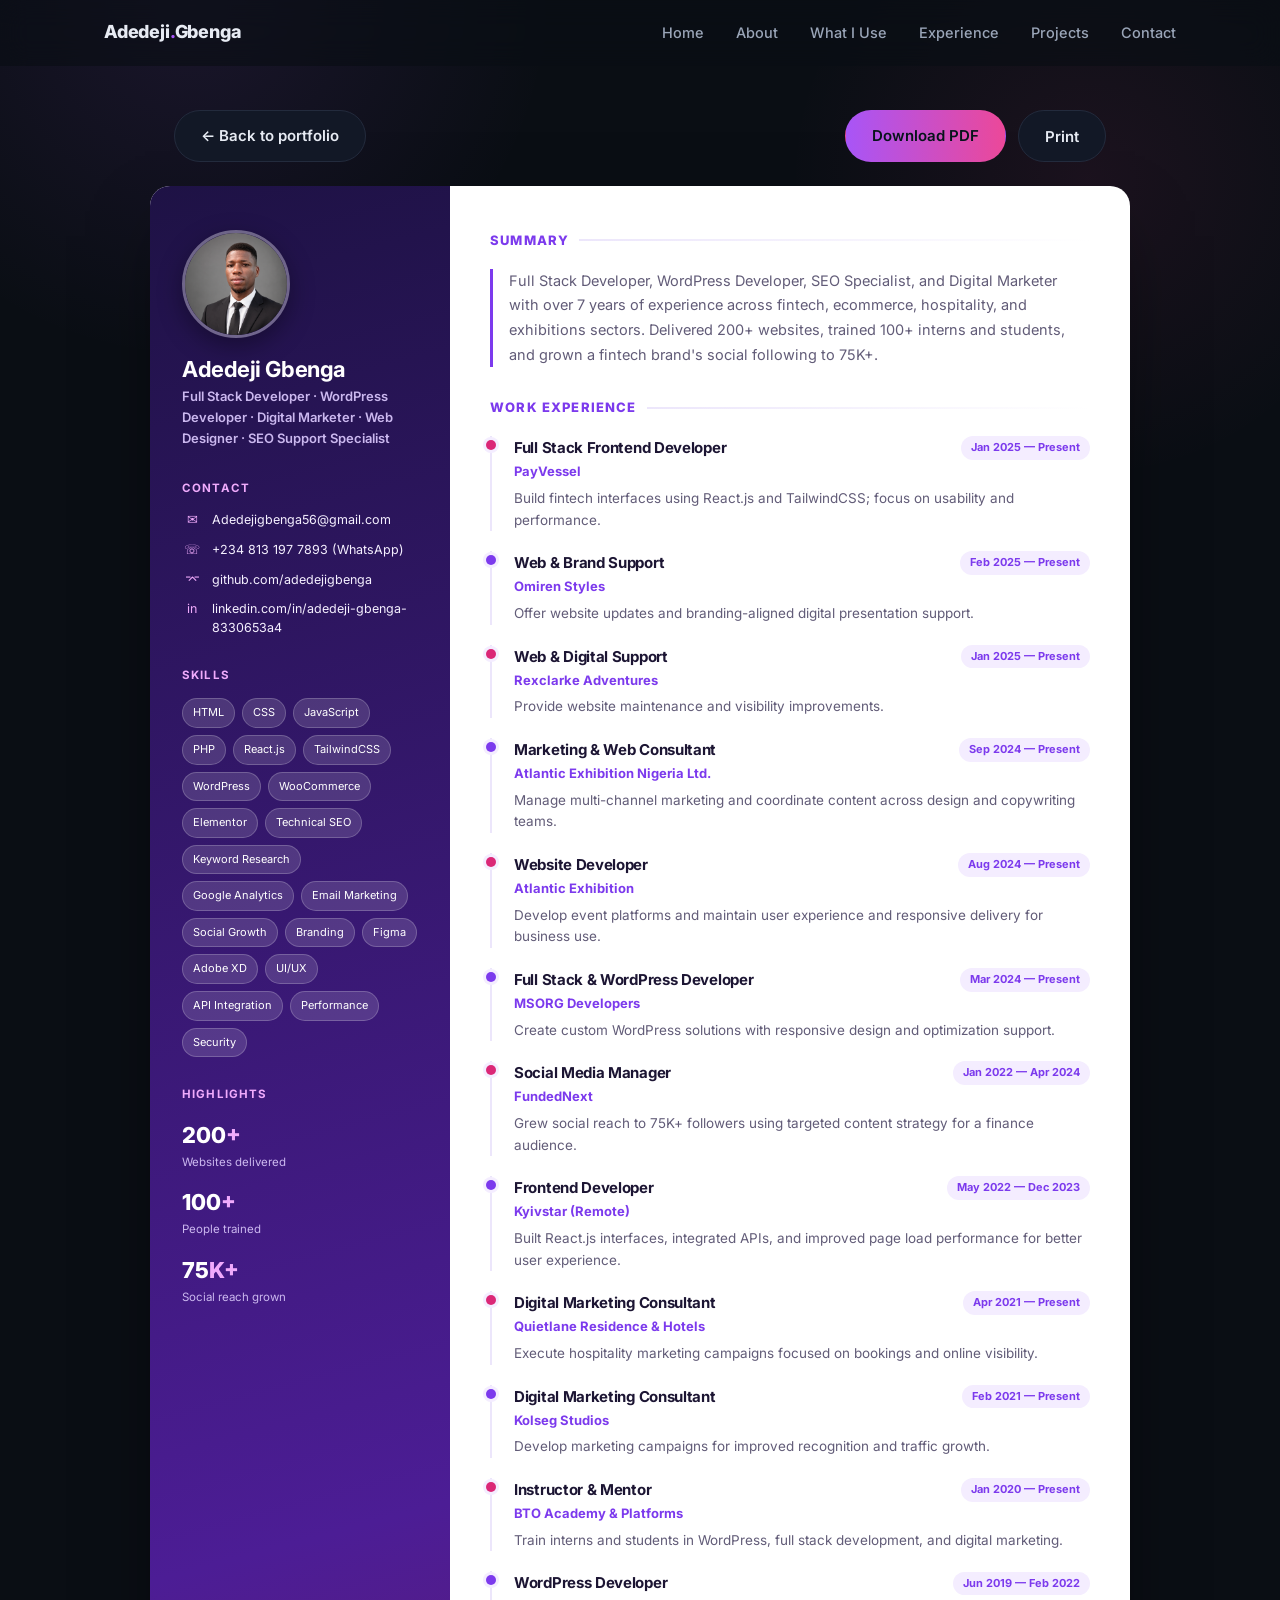
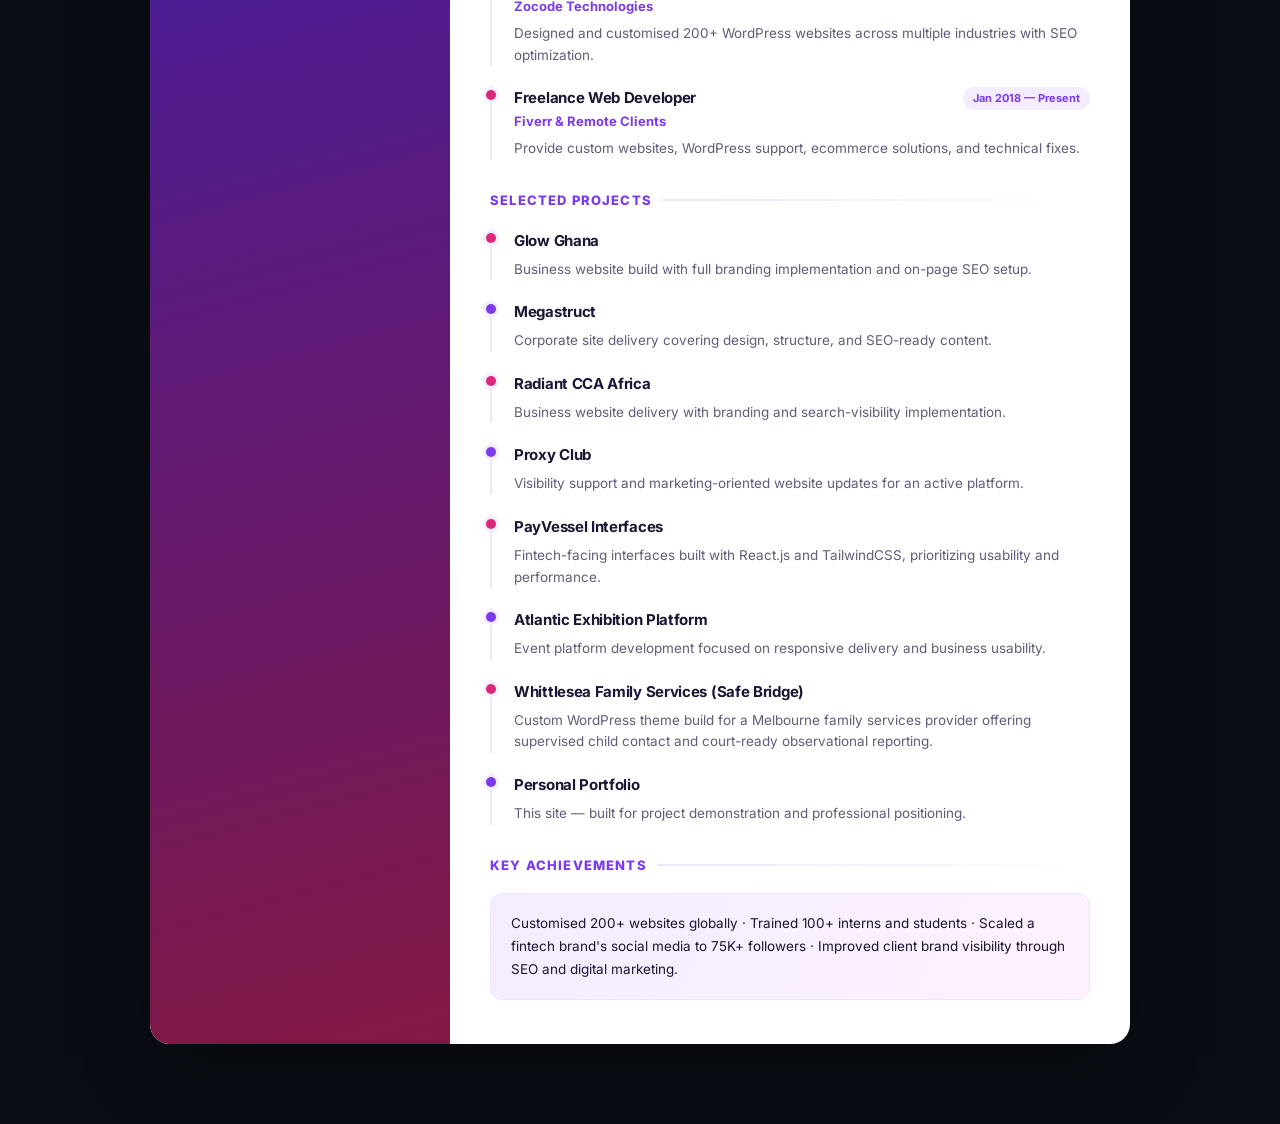
==== resume.html @ a9908cc9 "Initial commit: Adedeji Gbenga portfolio Static site (index.html, resume.html) plus a matching custo" ====
<!DOCTYPE html>
<html lang="en">
<head>
<meta charset="UTF-8">
<meta name="viewport" content="width=device-width, initial-scale=1.0">
<title>Resume — Adedeji Gbenga</title>
<meta name="description" content="Resume / CV for Adedeji Gbenga — Full Stack Developer, WordPress Developer, Digital Marketer, Web Designer & SEO Support Specialist.">
<link rel="icon" href="data:image/svg+xml,<svg xmlns=%22http://www.w3.org/2000/svg%22 viewBox=%220 0 100 100%22><text y=%22.9em%22 font-size=%2290%22 fill=%22%232dd4bf%22>A</text></svg>">
<link rel="preconnect" href="https://fonts.googleapis.com">
<link href="https://fonts.googleapis.com/css2?family=Inter:wght@400;500;600;700;800&display=swap" rel="stylesheet">
<link rel="stylesheet" href="css/style.css">
</head>
<body>

<nav class="nav" id="nav">
  <div class="nav-inner">
    <a href="index.html" class="logo">Adedeji<span>.</span>Gbenga</a>
    <ul class="nav-links" id="navLinks">
      <li><a href="index.html#home">Home</a></li>
      <li><a href="index.html#about">About</a></li>
      <li><a href="index.html#skills">What I Use</a></li>
      <li><a href="index.html#experience">Experience</a></li>
      <li><a href="index.html#projects">Projects</a></li>
      <li><a href="index.html#contact">Contact</a></li>
    </ul>
    <button class="nav-toggle" id="navToggle" aria-label="Toggle menu">
      <svg viewBox="0 0 24 24" fill="none" stroke="currentColor" stroke-width="2"><line x1="3" y1="6" x2="21" y2="6"/><line x1="3" y1="12" x2="21" y2="12"/><line x1="3" y1="18" x2="21" y2="18"/></svg>
    </button>
  </div>
</nav>

<div class="resume-page">
  <div class="resume-toolbar">
    <a href="index.html" class="btn btn-ghost">← Back to portfolio</a>
    <div style="display:flex; gap:12px;">
      <a href="Adedeji-Gbenga-Resume.pdf" download class="btn btn-primary">Download PDF</a>
      <button class="btn btn-ghost" onclick="window.print()">Print</button>
    </div>
  </div>

  <div class="resume-doc">
    <aside class="resume-sidebar">
      <img class="resume-photo" src="assets/profile.png" alt="Adedeji Gbenga">
      <h1>Adedeji Gbenga</h1>
      <div class="role">Full Stack Developer · WordPress Developer · Digital Marketer · Web Designer · SEO Support Specialist</div>

      <div class="resume-side-section">
        <h4>Contact</h4>
        <ul class="resume-contact-list">
          <li><span class="ico">&#9993;</span> Adedejigbenga56@gmail.com</li>
          <li><span class="ico">&#9743;</span> +234 813 197 7893 (WhatsApp)</li>
          <li><span class="ico">&#8996;</span> github.com/adedejigbenga</li>
          <li><span class="ico">in</span> linkedin.com/in/adedeji-gbenga-8330653a4</li>
        </ul>
      </div>

      <div class="resume-side-section">
        <h4>Skills</h4>
        <div class="resume-skill-pills">
          <span>HTML</span><span>CSS</span><span>JavaScript</span><span>PHP</span><span>React.js</span><span>TailwindCSS</span>
          <span>WordPress</span><span>WooCommerce</span><span>Elementor</span>
          <span>Technical SEO</span><span>Keyword Research</span><span>Google Analytics</span>
          <span>Email Marketing</span><span>Social Growth</span><span>Branding</span>
          <span>Figma</span><span>Adobe XD</span><span>UI/UX</span>
          <span>API Integration</span><span>Performance</span><span>Security</span>
        </div>
      </div>

      <div class="resume-side-section">
        <h4>Highlights</h4>
        <div class="resume-highlights">
          <div class="resume-highlight"><div class="num">200<span>+</span></div><div class="lbl">Websites delivered</div></div>
          <div class="resume-highlight"><div class="num">100<span>+</span></div><div class="lbl">People trained</div></div>
          <div class="resume-highlight"><div class="num">75<span>K+</span></div><div class="lbl">Social reach grown</div></div>
        </div>
      </div>
    </aside>

    <main class="resume-main">
    <div class="resume-section">
      <h2>Summary</h2>
      <p class="resume-summary-text">Full Stack Developer, WordPress Developer, SEO Specialist, and Digital Marketer with over 7 years of experience across fintech, ecommerce, hospitality, and exhibitions sectors. Delivered 200+ websites, trained 100+ interns and students, and grown a fintech brand's social following to 75K+.</p>
    </div>

    <div class="resume-section">
      <h2>Work Experience</h2>

      <div class="resume-entry">
        <div class="resume-entry-top"><h3>Full Stack Frontend Developer</h3><div class="date">Jan 2025 — Present</div></div>
        <div class="org">PayVessel</div>
        <p>Build fintech interfaces using React.js and TailwindCSS; focus on usability and performance.</p>
      </div>

      <div class="resume-entry">
        <div class="resume-entry-top"><h3>Web &amp; Brand Support</h3><div class="date">Feb 2025 — Present</div></div>
        <div class="org">Omiren Styles</div>
        <p>Offer website updates and branding-aligned digital presentation support.</p>
      </div>

      <div class="resume-entry">
        <div class="resume-entry-top"><h3>Web &amp; Digital Support</h3><div class="date">Jan 2025 — Present</div></div>
        <div class="org">Rexclarke Adventures</div>
        <p>Provide website maintenance and visibility improvements.</p>
      </div>

      <div class="resume-entry">
        <div class="resume-entry-top"><h3>Marketing &amp; Web Consultant</h3><div class="date">Sep 2024 — Present</div></div>
        <div class="org">Atlantic Exhibition Nigeria Ltd.</div>
        <p>Manage multi-channel marketing and coordinate content across design and copywriting teams.</p>
      </div>

      <div class="resume-entry">
        <div class="resume-entry-top"><h3>Website Developer</h3><div class="date">Aug 2024 — Present</div></div>
        <div class="org">Atlantic Exhibition</div>
        <p>Develop event platforms and maintain user experience and responsive delivery for business use.</p>
      </div>

      <div class="resume-entry">
        <div class="resume-entry-top"><h3>Full Stack &amp; WordPress Developer</h3><div class="date">Mar 2024 — Present</div></div>
        <div class="org">MSORG Developers</div>
        <p>Create custom WordPress solutions with responsive design and optimization support.</p>
      </div>

      <div class="resume-entry">
        <div class="resume-entry-top"><h3>Social Media Manager</h3><div class="date">Jan 2022 — Apr 2024</div></div>
        <div class="org">FundedNext</div>
        <p>Grew social reach to 75K+ followers using targeted content strategy for a finance audience.</p>
      </div>

      <div class="resume-entry">
        <div class="resume-entry-top"><h3>Frontend Developer</h3><div class="date">May 2022 — Dec 2023</div></div>
        <div class="org">Kyivstar (Remote)</div>
        <p>Built React.js interfaces, integrated APIs, and improved page load performance for better user experience.</p>
      </div>

      <div class="resume-entry">
        <div class="resume-entry-top"><h3>Digital Marketing Consultant</h3><div class="date">Apr 2021 — Present</div></div>
        <div class="org">Quietlane Residence &amp; Hotels</div>
        <p>Execute hospitality marketing campaigns focused on bookings and online visibility.</p>
      </div>

      <div class="resume-entry">
        <div class="resume-entry-top"><h3>Digital Marketing Consultant</h3><div class="date">Feb 2021 — Present</div></div>
        <div class="org">Kolseg Studios</div>
        <p>Develop marketing campaigns for improved recognition and traffic growth.</p>
      </div>

      <div class="resume-entry">
        <div class="resume-entry-top"><h3>Instructor &amp; Mentor</h3><div class="date">Jan 2020 — Present</div></div>
        <div class="org">BTO Academy &amp; Platforms</div>
        <p>Train interns and students in WordPress, full stack development, and digital marketing.</p>
      </div>

      <div class="resume-entry">
        <div class="resume-entry-top"><h3>WordPress Developer</h3><div class="date">Jun 2019 — Feb 2022</div></div>
        <div class="org">Zocode Technologies</div>
        <p>Designed and customised 200+ WordPress websites across multiple industries with SEO optimization.</p>
      </div>

      <div class="resume-entry">
        <div class="resume-entry-top"><h3>Freelance Web Developer</h3><div class="date">Jan 2018 — Present</div></div>
        <div class="org">Fiverr &amp; Remote Clients</div>
        <p>Provide custom websites, WordPress support, ecommerce solutions, and technical fixes.</p>
      </div>
    </div>

    <div class="resume-section">
      <h2>Selected Projects</h2>
      <div class="resume-entry">
        <div class="resume-entry-top"><h3>Glow Ghana</h3></div>
        <p>Business website build with full branding implementation and on-page SEO setup.</p>
      </div>
      <div class="resume-entry">
        <div class="resume-entry-top"><h3>Megastruct</h3></div>
        <p>Corporate site delivery covering design, structure, and SEO-ready content.</p>
      </div>
      <div class="resume-entry">
        <div class="resume-entry-top"><h3>Radiant CCA Africa</h3></div>
        <p>Business website delivery with branding and search-visibility implementation.</p>
      </div>
      <div class="resume-entry">
        <div class="resume-entry-top"><h3>Proxy Club</h3></div>
        <p>Visibility support and marketing-oriented website updates for an active platform.</p>
      </div>
      <div class="resume-entry">
        <div class="resume-entry-top"><h3>PayVessel Interfaces</h3></div>
        <p>Fintech-facing interfaces built with React.js and TailwindCSS, prioritizing usability and performance.</p>
      </div>
      <div class="resume-entry">
        <div class="resume-entry-top"><h3>Atlantic Exhibition Platform</h3></div>
        <p>Event platform development focused on responsive delivery and business usability.</p>
      </div>
      <div class="resume-entry">
        <div class="resume-entry-top"><h3>Whittlesea Family Services (Safe Bridge)</h3></div>
        <p>Custom WordPress theme build for a Melbourne family services provider offering supervised child contact and court-ready observational reporting.</p>
      </div>
      <div class="resume-entry">
        <div class="resume-entry-top"><h3>Personal Portfolio</h3></div>
        <p>This site — built for project demonstration and professional positioning.</p>
      </div>
    </div>

    <div class="resume-section">
      <h2>Key Achievements</h2>
      <div class="resume-achievements-box">Customised 200+ websites globally · Trained 100+ interns and students · Scaled a fintech brand's social media to 75K+ followers · Improved client brand visibility through SEO and digital marketing.</div>
    </div>
    </main>
  </div>
</div>

<button class="to-top" id="toTop" aria-label="Back to top">↑</button>

<script src="js/script.js"></script>
</body>
</html>
---- css/style.css ----
/* ===================================================================
   Adedeji Gbenga — Portfolio
   Design: dark modern, single accent, system-first type scale
   =================================================================== */

:root {
  --bg: #0a0e14;
  --bg-alt: #0d1220;
  --surface: #121826;
  --surface-2: #171f30;
  --border: #232b3d;
  --text: #e7ebf3;
  --text-dim: #9aa5b8;
  --text-faint: #6b7688;
  --accent: #a855f7;
  --accent-2: #ec4899;
  --accent-soft: rgba(168, 85, 247, 0.12);
  --danger: #f87171;
  --radius: 14px;
  --radius-sm: 8px;
  --shadow: 0 10px 40px -12px rgba(0, 0, 0, 0.6);
  --maxw: 1120px;
  --font: "Inter", -apple-system, BlinkMacSystemFont, "Segoe UI", Roboto, sans-serif;
}

@media (prefers-color-scheme: light) {
  :root[data-theme="auto"] {
    --bg: #f7f8fb;
    --bg-alt: #eef1f6;
    --surface: #ffffff;
    --surface-2: #f1f3f8;
    --border: #e2e6ee;
    --text: #14181f;
    --text-dim: #4b5567;
    --text-faint: #7a8496;
    --shadow: 0 10px 40px -12px rgba(20, 24, 31, 0.15);
  }
}

* { box-sizing: border-box; margin: 0; padding: 0; }

html { scroll-behavior: smooth; }

body {
  background: var(--bg);
  color: var(--text);
  font-family: var(--font);
  line-height: 1.6;
  font-size: 16px;
  overflow-x: hidden;
}

body::before {
  content: "";
  position: fixed;
  inset: 0;
  z-index: -2;
  background:
    radial-gradient(600px circle at 15% 0%, rgba(168, 85, 247, 0.10), transparent 60%),
    radial-gradient(500px circle at 85% 20%, rgba(236, 72, 153, 0.08), transparent 60%),
    var(--bg);
}

img { max-width: 100%; display: block; }
a { color: inherit; text-decoration: none; }
ul { list-style: none; }
button { font-family: inherit; cursor: pointer; }

.container {
  max-width: var(--maxw);
  margin: 0 auto;
  padding: 0 24px;
}

section { padding: 110px 0; }

.eyebrow {
  display: inline-flex;
  align-items: center;
  gap: 8px;
  font-size: 13px;
  font-weight: 600;
  letter-spacing: 0.08em;
  text-transform: uppercase;
  color: var(--accent);
  margin-bottom: 14px;
}
.eyebrow::before {
  content: "";
  width: 24px;
  height: 2px;
  background: var(--accent);
  display: inline-block;
}

h1, h2, h3, h4 { font-weight: 700; letter-spacing: -0.02em; }

.section-title {
  font-size: clamp(28px, 4vw, 40px);
  margin-bottom: 16px;
}

.section-sub {
  color: var(--text-dim);
  max-width: 620px;
  margin-bottom: 56px;
  font-size: 17px;
}

.gradient-text {
  background: linear-gradient(90deg, var(--accent), var(--accent-2));
  -webkit-background-clip: text;
  background-clip: text;
  color: transparent;
}

/* ---------- buttons ---------- */
.btn {
  display: inline-flex;
  align-items: center;
  gap: 8px;
  padding: 13px 26px;
  border-radius: 999px;
  font-weight: 600;
  font-size: 15px;
  border: 1px solid transparent;
  transition: transform 0.2s ease, box-shadow 0.2s ease, background 0.2s ease, border-color 0.2s ease;
}
.btn-primary {
  background: linear-gradient(90deg, var(--accent), var(--accent-2));
  color: #06131a;
}
.btn-primary:hover { transform: translateY(-2px); box-shadow: 0 12px 24px -8px rgba(168, 85, 247, 0.45); }
.btn-ghost {
  border-color: var(--border);
  color: var(--text);
  background: var(--surface);
}
.btn-ghost:hover { border-color: var(--accent); color: var(--accent); transform: translateY(-2px); }

/* ---------- nav ---------- */
.nav {
  position: fixed;
  top: 0; left: 0; right: 0;
  z-index: 100;
  backdrop-filter: blur(14px);
  background: rgba(10, 14, 20, 0.65);
  border-bottom: 1px solid transparent;
  transition: border-color 0.3s ease, background 0.3s ease;
}
.nav.scrolled { border-color: var(--border); }
.nav-inner {
  max-width: var(--maxw);
  margin: 0 auto;
  padding: 18px 24px;
  display: flex;
  align-items: center;
  justify-content: space-between;
}
.logo {
  font-weight: 800;
  font-size: 18px;
  letter-spacing: -0.01em;
}
.logo span { color: var(--accent); }
.nav-links {
  display: flex;
  gap: 32px;
  align-items: center;
}
.nav-links a {
  font-size: 14.5px;
  font-weight: 500;
  color: var(--text-dim);
  transition: color 0.2s ease;
  position: relative;
}
.nav-links a:hover, .nav-links a.active { color: var(--text); }
.nav-links a.active::after {
  content: "";
  position: absolute;
  left: 0; right: 0; bottom: -6px;
  height: 2px;
  background: var(--accent);
  border-radius: 2px;
}
.nav-cta { margin-left: 8px; }
.nav-toggle {
  display: none;
  background: none;
  border: 1px solid var(--border);
  border-radius: var(--radius-sm);
  width: 40px; height: 40px;
  color: var(--text);
  align-items: center;
  justify-content: center;
}
.nav-toggle svg { width: 20px; height: 20px; }

@media (max-width: 860px) {
  .nav-links { position: fixed; top: 68px; left: 0; right: 0; flex-direction: column; background: var(--bg-alt); border-bottom: 1px solid var(--border); padding: 20px 24px 28px; gap: 18px; transform: translateY(-140%); opacity: 0; transition: transform 0.3s ease, opacity 0.3s ease; }
  .nav-links.open { transform: translateY(0); opacity: 1; }
  .nav-toggle { display: inline-flex; }
}

/* ---------- hero ---------- */
.hero {
  min-height: 100vh;
  display: flex;
  align-items: center;
  padding-top: 120px;
  position: relative;
}
.hero-grid {
  display: grid;
  grid-template-columns: 1.15fr 0.85fr;
  gap: 56px;
  align-items: center;
}
.hero-kicker {
  display: inline-flex;
  align-items: center;
  gap: 8px;
  padding: 6px 14px;
  border-radius: 999px;
  background: var(--surface);
  border: 1px solid var(--border);
  font-size: 13px;
  color: var(--text-dim);
  margin-bottom: 22px;
}
.hero-kicker .dot {
  width: 8px; height: 8px; border-radius: 50%;
  background: var(--accent);
  box-shadow: 0 0 0 3px var(--accent-soft);
}
.hero h1 {
  font-size: clamp(36px, 5.2vw, 60px);
  line-height: 1.08;
  margin-bottom: 20px;
}
.hero-role {
  font-size: clamp(16px, 2vw, 19px);
  color: var(--text-dim);
  max-width: 560px;
  margin-bottom: 34px;
}
.hero-actions { display: flex; gap: 14px; flex-wrap: wrap; margin-bottom: 52px; }

.hero-stats { display: flex; gap: 36px; flex-wrap: wrap; }
.stat .num {
  font-size: 30px;
  font-weight: 800;
  color: var(--text);
}
.stat .num span { color: var(--accent); }
.stat .label { font-size: 13.5px; color: var(--text-faint); margin-top: 2px; }

.hero-card {
  background: var(--surface);
  border: 1px solid var(--border);
  border-radius: 20px;
  padding: 34px;
  box-shadow: var(--shadow);
  position: relative;
}
.hero-avatar {
  width: 100%;
  aspect-ratio: 1;
  border-radius: 16px;
  background: linear-gradient(160deg, var(--surface-2), var(--bg-alt));
  display: flex;
  align-items: center;
  justify-content: center;
  font-size: 72px;
  font-weight: 800;
  color: var(--accent);
  border: 1px solid var(--border);
  margin-bottom: 20px;
  overflow: hidden;
}
.hero-avatar img { width: 100%; height: 100%; object-fit: cover; border-radius: 16px; }
.hero-card-name { font-size: 20px; font-weight: 700; margin-bottom: 4px; }
.hero-card-role { font-size: 14px; color: var(--text-dim); margin-bottom: 18px; }
.hero-tags { display: flex; flex-wrap: wrap; gap: 8px; }
.tag {
  font-size: 12.5px;
  padding: 5px 11px;
  border-radius: 999px;
  background: var(--accent-soft);
  color: var(--accent);
  font-weight: 600;
}

@media (max-width: 900px) {
  .hero-grid { grid-template-columns: 1fr; }
  .hero-card { max-width: 380px; }
}

/* ---------- about ---------- */
.about-grid {
  display: grid;
  grid-template-columns: 1fr 1fr;
  gap: 60px;
  align-items: start;
}
.about-text p { color: var(--text-dim); margin-bottom: 18px; font-size: 16.5px; }
.about-facts { display: grid; grid-template-columns: 1fr 1fr; gap: 16px; }
.fact-card {
  background: var(--surface);
  border: 1px solid var(--border);
  border-radius: var(--radius);
  padding: 22px;
}
.fact-card .n { font-size: 26px; font-weight: 800; color: var(--accent); }
.fact-card .l { font-size: 13.5px; color: var(--text-dim); margin-top: 4px; }

@media (max-width: 800px) { .about-grid { grid-template-columns: 1fr; } }

/* ---------- skills ---------- */
.skills-grid {
  display: grid;
  grid-template-columns: repeat(3, 1fr);
  gap: 20px;
}
.skill-card {
  background: var(--surface);
  border: 1px solid var(--border);
  border-radius: var(--radius);
  padding: 26px;
  transition: transform 0.25s ease, border-color 0.25s ease;
}
.skill-card:hover { transform: translateY(-4px); border-color: var(--accent); }
.skill-card .icon {
  width: 42px; height: 42px;
  border-radius: 10px;
  background: var(--accent-soft);
  color: var(--accent);
  display: flex; align-items: center; justify-content: center;
  margin-bottom: 16px;
  font-size: 18px;
}
.skill-card h3 { font-size: 16.5px; margin-bottom: 10px; }
.skill-tags { display: flex; flex-wrap: wrap; gap: 7px; }
.skill-tags span {
  font-size: 12.5px;
  color: var(--text-dim);
  background: var(--surface-2);
  border: 1px solid var(--border);
  padding: 4px 10px;
  border-radius: 6px;
}

@media (max-width: 900px) { .skills-grid { grid-template-columns: repeat(2, 1fr); } }
@media (max-width: 600px) { .skills-grid { grid-template-columns: 1fr; } }

/* ---------- experience timeline ---------- */
.timeline { position: relative; padding-left: 32px; }
.timeline::before {
  content: "";
  position: absolute;
  left: 6px; top: 6px; bottom: 6px;
  width: 2px;
  background: var(--border);
}
.timeline-item { position: relative; padding-bottom: 36px; }
.timeline-item:last-child { padding-bottom: 0; }
.timeline-item::before {
  content: "";
  position: absolute;
  left: -32px; top: 4px;
  width: 13px; height: 13px;
  border-radius: 50%;
  background: var(--bg);
  border: 2px solid var(--accent);
}
.timeline-date {
  font-size: 13px;
  color: var(--accent);
  font-weight: 700;
  letter-spacing: 0.03em;
  margin-bottom: 6px;
  text-transform: uppercase;
}
.timeline-item h3 { font-size: 18px; margin-bottom: 2px; }
.timeline-org { font-size: 14.5px; color: var(--text-dim); margin-bottom: 10px; font-weight: 500; }
.timeline-item p { color: var(--text-dim); font-size: 15px; max-width: 640px; }

/* ---------- projects ---------- */
.projects-grid {
  display: grid;
  grid-template-columns: repeat(3, 1fr);
  gap: 22px;
}
.project-card {
  background: var(--surface);
  border: 1px solid var(--border);
  border-radius: var(--radius);
  overflow: hidden;
  display: flex;
  flex-direction: column;
  transition: transform 0.25s ease, border-color 0.25s ease;
}
.project-card:hover { transform: translateY(-6px); border-color: var(--accent); }
.project-thumb {
  height: 150px;
  background: linear-gradient(135deg, var(--surface-2), var(--bg-alt));
  display: flex; align-items: center; justify-content: center;
  font-size: 34px;
  color: var(--accent);
  border-bottom: 1px solid var(--border);
}
.project-body { padding: 22px; display: flex; flex-direction: column; gap: 12px; flex: 1; }
.project-body h3 { font-size: 17.5px; }
.project-body p { color: var(--text-dim); font-size: 14.5px; flex: 1; }
.project-tags { display: flex; flex-wrap: wrap; gap: 6px; }
.project-tags span {
  font-size: 11.5px;
  color: var(--accent);
  background: var(--accent-soft);
  padding: 3px 9px;
  border-radius: 6px;
  font-weight: 600;
}
.project-link { font-size: 13.5px; font-weight: 600; color: var(--accent-2); display: inline-flex; align-items: center; gap: 6px; }

@media (max-width: 900px) { .projects-grid { grid-template-columns: repeat(2, 1fr); } }
@media (max-width: 600px) { .projects-grid { grid-template-columns: 1fr; } }

/* ---------- contact ---------- */
.contact-grid {
  display: grid;
  grid-template-columns: 0.9fr 1.1fr;
  gap: 50px;
}
.contact-list { display: flex; flex-direction: column; gap: 16px; }
.contact-item {
  display: flex;
  gap: 16px;
  align-items: center;
  background: var(--surface);
  border: 1px solid var(--border);
  border-radius: var(--radius);
  padding: 18px 20px;
  transition: border-color 0.2s ease, transform 0.2s ease;
}
.contact-item:hover { border-color: var(--accent); transform: translateX(4px); }
.contact-item .icon {
  width: 42px; height: 42px;
  border-radius: 10px;
  background: var(--accent-soft);
  color: var(--accent);
  display: flex; align-items: center; justify-content: center;
  flex-shrink: 0;
  font-size: 17px;
}
.contact-item .label { font-size: 12.5px; color: var(--text-faint); }
.contact-item .value { font-size: 15px; font-weight: 600; }

.form-card {
  background: var(--surface);
  border: 1px solid var(--border);
  border-radius: var(--radius);
  padding: 30px;
}
.form-row { display: grid; grid-template-columns: 1fr 1fr; gap: 16px; margin-bottom: 16px; }
.field { display: flex; flex-direction: column; gap: 8px; margin-bottom: 16px; }
.field label { font-size: 13px; color: var(--text-dim); font-weight: 600; }
.field input, .field textarea {
  background: var(--surface-2);
  border: 1px solid var(--border);
  border-radius: var(--radius-sm);
  padding: 12px 14px;
  color: var(--text);
  font-family: inherit;
  font-size: 14.5px;
  resize: vertical;
  transition: border-color 0.2s ease;
}
.field input:focus, .field textarea:focus { outline: none; border-color: var(--accent); }
.form-note { font-size: 13px; color: var(--text-faint); margin-top: 12px; }

@media (max-width: 860px) {
  .contact-grid { grid-template-columns: 1fr; }
  .form-row { grid-template-columns: 1fr; }
}

/* ---------- footer ---------- */
footer {
  border-top: 1px solid var(--border);
  padding: 36px 0;
}
.footer-inner {
  display: flex;
  justify-content: space-between;
  align-items: center;
  flex-wrap: wrap;
  gap: 16px;
  font-size: 14px;
  color: var(--text-faint);
}
.footer-socials { display: flex; gap: 18px; }
.footer-socials a { color: var(--text-dim); transition: color 0.2s ease; }
.footer-socials a:hover { color: var(--accent); }

/* ---------- back to top ---------- */
.to-top {
  position: fixed;
  right: 24px; bottom: 24px;
  width: 46px; height: 46px;
  border-radius: 50%;
  background: var(--surface);
  border: 1px solid var(--border);
  color: var(--text);
  display: flex; align-items: center; justify-content: center;
  opacity: 0; visibility: hidden;
  transform: translateY(10px);
  transition: all 0.25s ease;
  z-index: 90;
}
.to-top.show { opacity: 1; visibility: visible; transform: translateY(0); }
.to-top:hover { border-color: var(--accent); color: var(--accent); }

/* ---------- reveal animation ---------- */
.reveal { opacity: 0; transform: translateY(24px); transition: opacity 0.6s ease, transform 0.6s ease; }
.reveal.in { opacity: 1; transform: translateY(0); }

/* ---------- resume page specific ---------- */
.resume-page {
  padding-top: 110px;
  --rp1: #7c3aed;
  --rp2: #db2777;
  --r-side-text: #f5f0ff;
  --r-side-text-dim: #cbb8ef;
  --r-main-bg: #ffffff;
  --r-text: #1c1533;
  --r-text-dim: #625c78;
  --r-border: #ece6fb;
  --r-chip-bg: #f4edff;
}
.resume-toolbar {
  max-width: 980px; margin: 0 auto 24px; padding: 0 24px;
  display: flex; justify-content: space-between; align-items: center;
}
.resume-doc {
  max-width: 980px;
  margin: 0 auto 80px;
  background: var(--r-main-bg);
  border-radius: 20px;
  overflow: hidden;
  display: grid;
  grid-template-columns: 300px 1fr;
  box-shadow: 0 30px 70px -20px rgba(0, 0, 0, 0.55);
  -webkit-print-color-adjust: exact; print-color-adjust: exact;
}

/* ----- sidebar ----- */
.resume-sidebar {
  background: linear-gradient(165deg, #1e1245 0%, #4c1d95 55%, #831843 100%);
  color: var(--r-side-text);
  padding: 44px 32px;
}
.resume-photo {
  width: 108px; height: 108px; border-radius: 50%;
  object-fit: cover;
  border: 3px solid rgba(255,255,255,0.35);
  box-shadow: 0 8px 24px rgba(0,0,0,0.35);
  margin-bottom: 18px;
}
.resume-sidebar h1 { font-size: 22px; color: #fff; margin-bottom: 4px; line-height: 1.2; }
.resume-sidebar .role { font-size: 13px; color: var(--r-side-text-dim); font-weight: 600; margin-bottom: 30px; }
.resume-side-section { margin-bottom: 28px; }
.resume-side-section:last-child { margin-bottom: 0; }
.resume-side-section h4 {
  font-size: 11.5px; text-transform: uppercase; letter-spacing: 0.1em;
  color: #f0abfc; margin-bottom: 14px; font-weight: 700;
}
.resume-contact-list { display: flex; flex-direction: column; gap: 11px; }
.resume-contact-list li { display: flex; gap: 10px; align-items: flex-start; font-size: 12.5px; color: var(--r-side-text); line-height: 1.5; word-break: break-word; }
.resume-contact-list .ico { flex-shrink: 0; width: 20px; text-align: center; color: #f0abfc; }
.resume-skill-pills { display: flex; flex-wrap: wrap; gap: 7px; }
.resume-skill-pills span { font-size: 11px; background: rgba(255,255,255,0.14); border: 1px solid rgba(255,255,255,0.2); color: #fff; padding: 5px 10px; border-radius: 999px; }
.resume-highlights { display: flex; flex-direction: column; gap: 14px; }
.resume-highlight .num { font-size: 22px; font-weight: 800; color: #fff; }
.resume-highlight .num span { color: #f0abfc; }
.resume-highlight .lbl { font-size: 11.5px; color: var(--r-side-text-dim); }

/* ----- main column ----- */
.resume-main { padding: 44px 40px; color: var(--r-text); }
.resume-section { margin-bottom: 30px; }
.resume-section:last-child { margin-bottom: 0; }
.resume-section h2 {
  font-size: 13px; text-transform: uppercase; letter-spacing: 0.09em;
  color: var(--rp1); margin-bottom: 18px; font-weight: 800;
  display: flex; align-items: center; gap: 10px;
}
.resume-section h2::after { content: ""; flex: 1; height: 2px; background: linear-gradient(90deg, var(--r-border), transparent); }
.resume-summary-text { font-size: 14.5px; color: var(--r-text-dim); line-height: 1.7; border-left: 3px solid var(--rp1); padding-left: 16px; }

.resume-entry { position: relative; padding-left: 22px; margin-bottom: 20px; border-left: 2px solid var(--r-border); }
.resume-entry:last-child { margin-bottom: 0; }
.resume-entry::before {
  content: ""; position: absolute; left: -6px; top: 4px;
  width: 10px; height: 10px; border-radius: 50%;
  background: var(--rp1); box-shadow: 0 0 0 3px var(--r-chip-bg);
}
.resume-entry:nth-child(even)::before { background: var(--rp2); }
.resume-entry-top { display: flex; justify-content: space-between; gap: 12px; flex-wrap: wrap; align-items: center; }
.resume-entry h3 { font-size: 15px; color: var(--r-text); }
.resume-entry .org { color: var(--rp1); font-size: 13px; font-weight: 700; margin-top: 1px; }
.resume-entry .date { font-size: 11px; color: var(--rp1); background: var(--r-chip-bg); padding: 3px 10px; border-radius: 999px; white-space: nowrap; font-weight: 700; }
.resume-entry p { font-size: 13.5px; color: var(--r-text-dim); margin-top: 6px; line-height: 1.6; }

.resume-skills { display: flex; flex-wrap: wrap; gap: 8px; }
.resume-skills span { font-size: 12px; background: var(--r-chip-bg); color: var(--rp1); font-weight: 600; padding: 5px 12px; border-radius: 6px; }

.resume-achievements-box {
  background: linear-gradient(120deg, var(--r-chip-bg), #fdf2ff);
  border: 1px solid var(--r-border);
  border-radius: 12px;
  padding: 18px 20px;
  font-size: 13.5px;
  color: var(--r-text);
  line-height: 1.7;
}

@media print {
  body::before { display: none; }
  .nav, .to-top, .resume-toolbar { display: none !important; }
  body { background: #fff; }
  .resume-page { padding-top: 0; }
  .resume-doc { box-shadow: none; border-radius: 0; margin: 0; max-width: 100%; }
}

@media (max-width: 760px) {
  section { padding: 76px 0; }
  .resume-doc { grid-template-columns: 1fr; }
  .resume-sidebar { padding: 32px 28px; }
  .resume-main { padding: 32px 28px; }
}
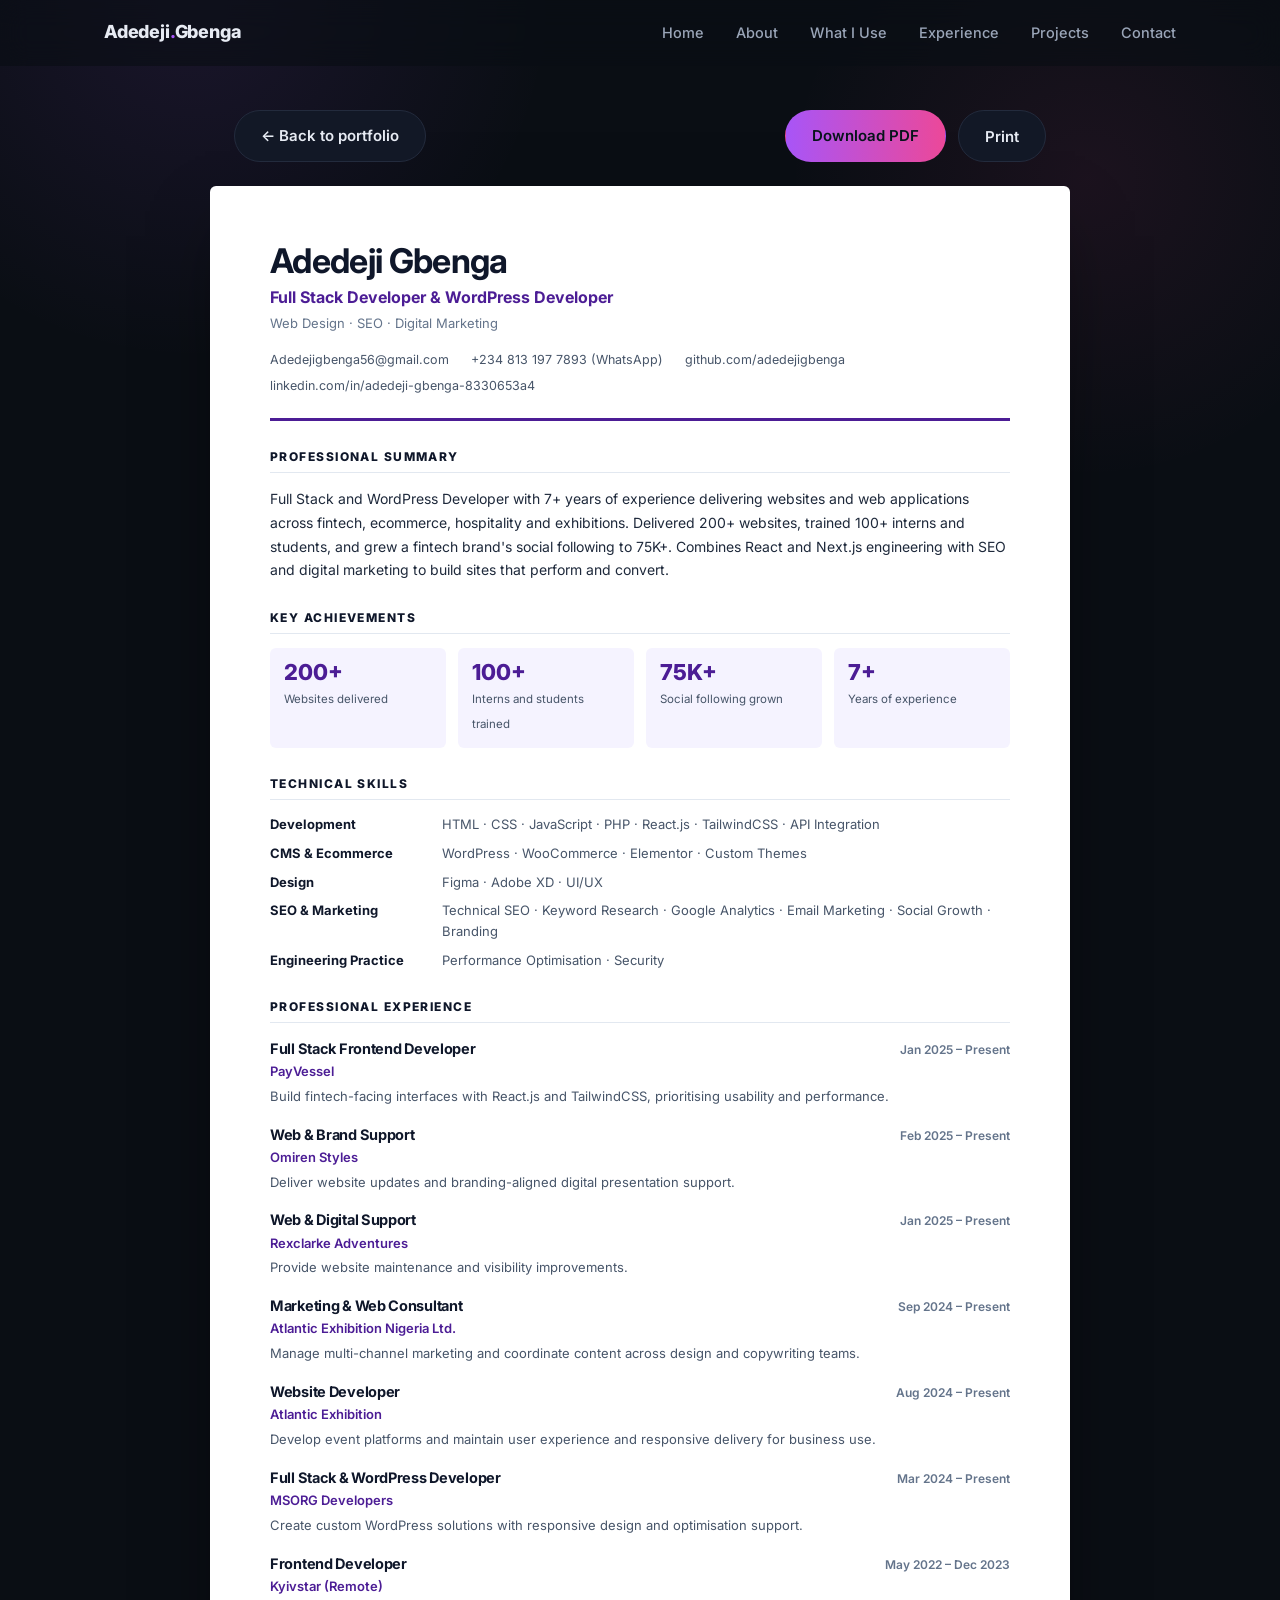
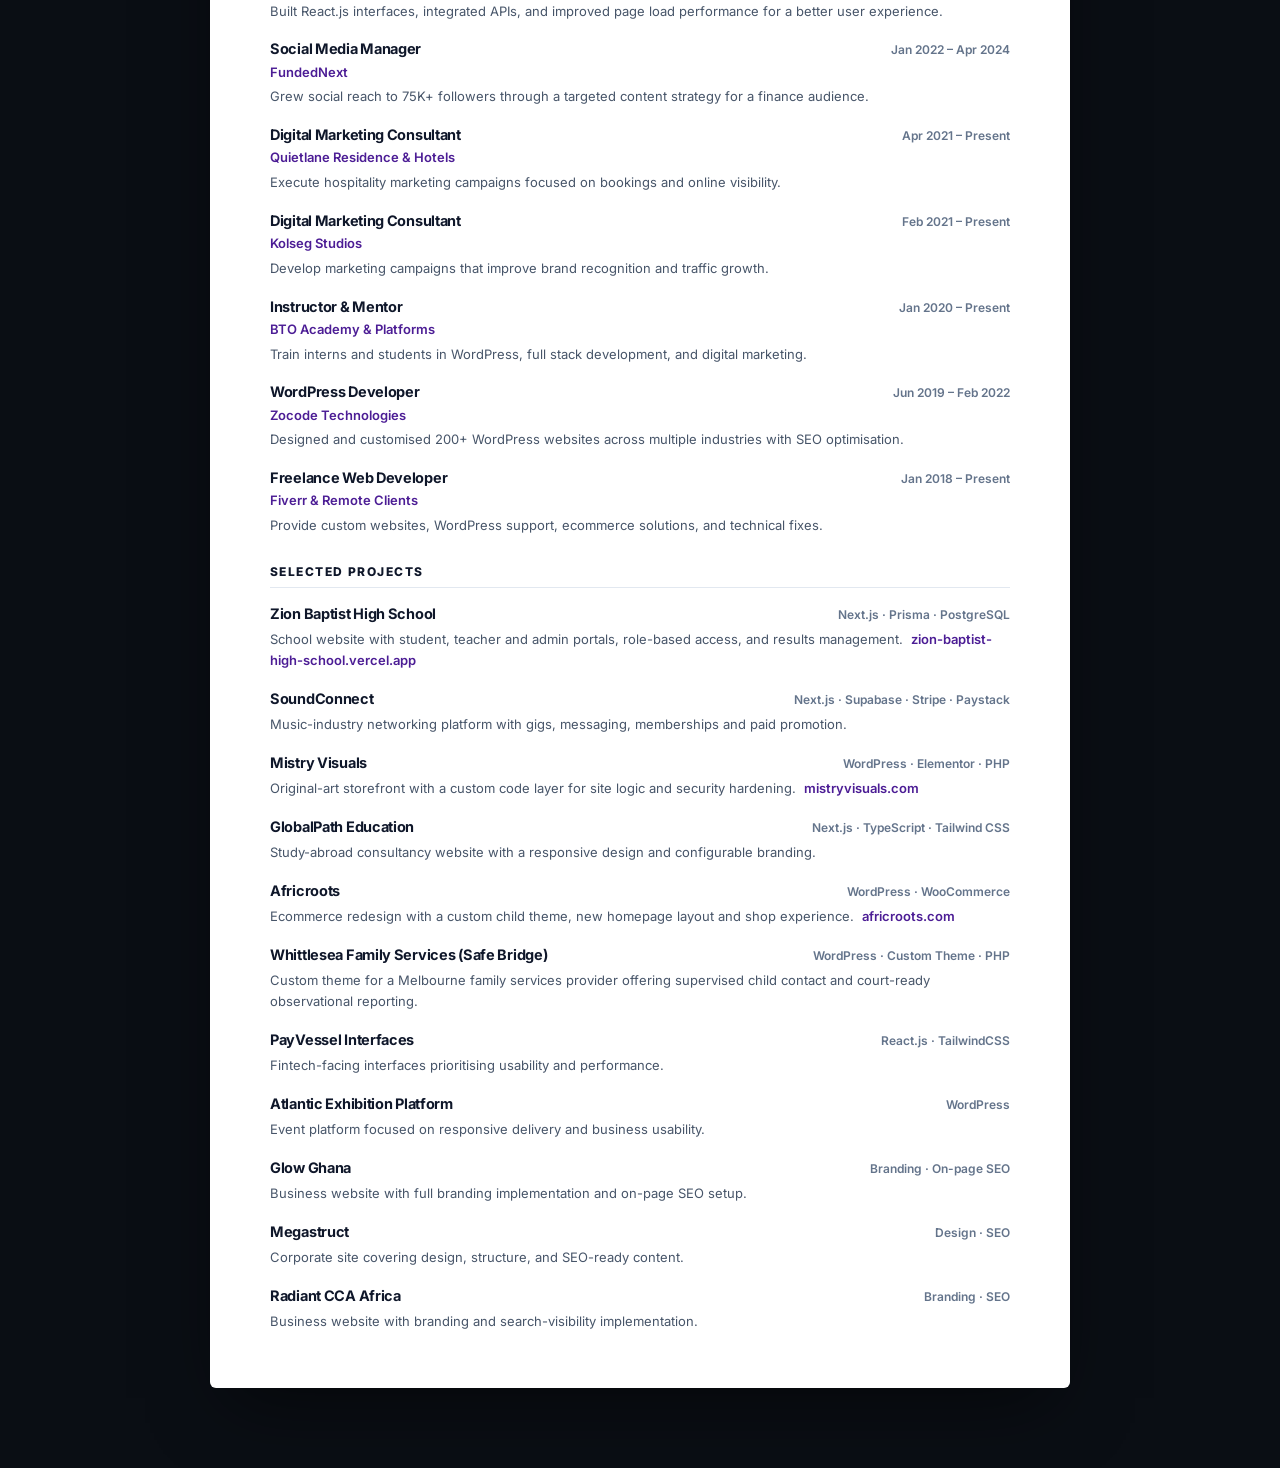
==== commit edba9987: "Redesign resume page with a professional single-column layout Co-Authored-By: Claude Sonnet 5.5 <nor" ====
--- a/resume.html
+++ b/resume.html
@@ -38,174 +38,162 @@
     </div>
   </div>
 
-  <div class="resume-doc">
-    <aside class="resume-sidebar">
-      <img class="resume-photo" src="assets/profile.png" alt="Adedeji Gbenga">
+  <article class="resume-doc">
+    <header class="r-header">
       <h1>Adedeji Gbenga</h1>
-      <div class="role">Full Stack Developer · WordPress Developer · Digital Marketer · Web Designer · SEO Support Specialist</div>
-
-      <div class="resume-side-section">
-        <h4>Contact</h4>
-        <ul class="resume-contact-list">
-          <li><span class="ico">&#9993;</span> Adedejigbenga56@gmail.com</li>
-          <li><span class="ico">&#9743;</span> +234 813 197 7893 (WhatsApp)</li>
-          <li><span class="ico">&#8996;</span> github.com/adedejigbenga</li>
-          <li><span class="ico">in</span> linkedin.com/in/adedeji-gbenga-8330653a4</li>
-        </ul>
-      </div>
-
-      <div class="resume-side-section">
-        <h4>Skills</h4>
-        <div class="resume-skill-pills">
-          <span>HTML</span><span>CSS</span><span>JavaScript</span><span>PHP</span><span>React.js</span><span>TailwindCSS</span>
-          <span>WordPress</span><span>WooCommerce</span><span>Elementor</span>
-          <span>Technical SEO</span><span>Keyword Research</span><span>Google Analytics</span>
-          <span>Email Marketing</span><span>Social Growth</span><span>Branding</span>
-          <span>Figma</span><span>Adobe XD</span><span>UI/UX</span>
-          <span>API Integration</span><span>Performance</span><span>Security</span>
-        </div>
-      </div>
-
-      <div class="resume-side-section">
-        <h4>Highlights</h4>
-        <div class="resume-highlights">
-          <div class="resume-highlight"><div class="num">200<span>+</span></div><div class="lbl">Websites delivered</div></div>
-          <div class="resume-highlight"><div class="num">100<span>+</span></div><div class="lbl">People trained</div></div>
-          <div class="resume-highlight"><div class="num">75<span>K+</span></div><div class="lbl">Social reach grown</div></div>
-        </div>
-      </div>
-    </aside>
-
-    <main class="resume-main">
-    <div class="resume-section">
-      <h2>Summary</h2>
-      <p class="resume-summary-text">Full Stack Developer, WordPress Developer, SEO Specialist, and Digital Marketer with over 7 years of experience across fintech, ecommerce, hospitality, and exhibitions sectors. Delivered 200+ websites, trained 100+ interns and students, and grown a fintech brand's social following to 75K+.</p>
-    </div>
-
-    <div class="resume-section">
-      <h2>Work Experience</h2>
-
-      <div class="resume-entry">
-        <div class="resume-entry-top"><h3>Full Stack Frontend Developer</h3><div class="date">Jan 2025 — Present</div></div>
-        <div class="org">PayVessel</div>
-        <p>Build fintech interfaces using React.js and TailwindCSS; focus on usability and performance.</p>
-      </div>
-
-      <div class="resume-entry">
-        <div class="resume-entry-top"><h3>Web &amp; Brand Support</h3><div class="date">Feb 2025 — Present</div></div>
-        <div class="org">Omiren Styles</div>
-        <p>Offer website updates and branding-aligned digital presentation support.</p>
-      </div>
-
-      <div class="resume-entry">
-        <div class="resume-entry-top"><h3>Web &amp; Digital Support</h3><div class="date">Jan 2025 — Present</div></div>
-        <div class="org">Rexclarke Adventures</div>
+      <div class="r-title">Full Stack Developer &amp; WordPress Developer</div>
+      <div class="r-subtitle">Web Design · SEO · Digital Marketing</div>
+      <ul class="r-contact">
+        <li><a href="mailto:Adedejigbenga56@gmail.com">Adedejigbenga56@gmail.com</a></li>
+        <li>+234 813 197 7893 (WhatsApp)</li>
+        <li><a href="https://github.com/adedejigbenga" target="_blank" rel="noopener">github.com/adedejigbenga</a></li>
+        <li><a href="https://linkedin.com/in/adedeji-gbenga-8330653a4" target="_blank" rel="noopener">linkedin.com/in/adedeji-gbenga-8330653a4</a></li>
+      </ul>
+    </header>
+
+    <section class="r-section">
+      <h2>Professional Summary</h2>
+      <p class="r-summary">Full Stack and WordPress Developer with 7+ years of experience delivering websites and web applications across fintech, ecommerce, hospitality and exhibitions. Delivered 200+ websites, trained 100+ interns and students, and grew a fintech brand's social following to 75K+. Combines React and Next.js engineering with SEO and digital marketing to build sites that perform and convert.</p>
+    </section>
+
+    <section class="r-section">
+      <h2>Key Achievements</h2>
+      <div class="r-stats">
+        <div><strong>200+</strong><span>Websites delivered</span></div>
+        <div><strong>100+</strong><span>Interns and students trained</span></div>
+        <div><strong>75K+</strong><span>Social following grown</span></div>
+        <div><strong>7+</strong><span>Years of experience</span></div>
+      </div>
+    </section>
+
+    <section class="r-section">
+      <h2>Technical Skills</h2>
+      <dl class="r-skills">
+        <div class="r-skill-row"><dt>Development</dt><dd>HTML · CSS · JavaScript · PHP · React.js · TailwindCSS · API Integration</dd></div>
+        <div class="r-skill-row"><dt>CMS &amp; Ecommerce</dt><dd>WordPress · WooCommerce · Elementor · Custom Themes</dd></div>
+        <div class="r-skill-row"><dt>Design</dt><dd>Figma · Adobe XD · UI/UX</dd></div>
+        <div class="r-skill-row"><dt>SEO &amp; Marketing</dt><dd>Technical SEO · Keyword Research · Google Analytics · Email Marketing · Social Growth · Branding</dd></div>
+        <div class="r-skill-row"><dt>Engineering Practice</dt><dd>Performance Optimisation · Security</dd></div>
+      </dl>
+    </section>
+
+    <section class="r-section">
+      <h2>Professional Experience</h2>
+      <div class="r-entry">
+        <div class="r-entry-head"><h3>Full Stack Frontend Developer</h3><span class="r-date">Jan 2025 – Present</span></div>
+        <div class="r-org">PayVessel</div>
+        <p>Build fintech-facing interfaces with React.js and TailwindCSS, prioritising usability and performance.</p>
+      </div>
+      <div class="r-entry">
+        <div class="r-entry-head"><h3>Web &amp; Brand Support</h3><span class="r-date">Feb 2025 – Present</span></div>
+        <div class="r-org">Omiren Styles</div>
+        <p>Deliver website updates and branding-aligned digital presentation support.</p>
+      </div>
+      <div class="r-entry">
+        <div class="r-entry-head"><h3>Web &amp; Digital Support</h3><span class="r-date">Jan 2025 – Present</span></div>
+        <div class="r-org">Rexclarke Adventures</div>
         <p>Provide website maintenance and visibility improvements.</p>
       </div>
-
-      <div class="resume-entry">
-        <div class="resume-entry-top"><h3>Marketing &amp; Web Consultant</h3><div class="date">Sep 2024 — Present</div></div>
-        <div class="org">Atlantic Exhibition Nigeria Ltd.</div>
+      <div class="r-entry">
+        <div class="r-entry-head"><h3>Marketing &amp; Web Consultant</h3><span class="r-date">Sep 2024 – Present</span></div>
+        <div class="r-org">Atlantic Exhibition Nigeria Ltd.</div>
         <p>Manage multi-channel marketing and coordinate content across design and copywriting teams.</p>
       </div>
-
-      <div class="resume-entry">
-        <div class="resume-entry-top"><h3>Website Developer</h3><div class="date">Aug 2024 — Present</div></div>
-        <div class="org">Atlantic Exhibition</div>
+      <div class="r-entry">
+        <div class="r-entry-head"><h3>Website Developer</h3><span class="r-date">Aug 2024 – Present</span></div>
+        <div class="r-org">Atlantic Exhibition</div>
         <p>Develop event platforms and maintain user experience and responsive delivery for business use.</p>
       </div>
-
-      <div class="resume-entry">
-        <div class="resume-entry-top"><h3>Full Stack &amp; WordPress Developer</h3><div class="date">Mar 2024 — Present</div></div>
-        <div class="org">MSORG Developers</div>
-        <p>Create custom WordPress solutions with responsive design and optimization support.</p>
-      </div>
-
-      <div class="resume-entry">
-        <div class="resume-entry-top"><h3>Social Media Manager</h3><div class="date">Jan 2022 — Apr 2024</div></div>
-        <div class="org">FundedNext</div>
-        <p>Grew social reach to 75K+ followers using targeted content strategy for a finance audience.</p>
-      </div>
-
-      <div class="resume-entry">
-        <div class="resume-entry-top"><h3>Frontend Developer</h3><div class="date">May 2022 — Dec 2023</div></div>
-        <div class="org">Kyivstar (Remote)</div>
-        <p>Built React.js interfaces, integrated APIs, and improved page load performance for better user experience.</p>
-      </div>
-
-      <div class="resume-entry">
-        <div class="resume-entry-top"><h3>Digital Marketing Consultant</h3><div class="date">Apr 2021 — Present</div></div>
-        <div class="org">Quietlane Residence &amp; Hotels</div>
+      <div class="r-entry">
+        <div class="r-entry-head"><h3>Full Stack &amp; WordPress Developer</h3><span class="r-date">Mar 2024 – Present</span></div>
+        <div class="r-org">MSORG Developers</div>
+        <p>Create custom WordPress solutions with responsive design and optimisation support.</p>
+      </div>
+      <div class="r-entry">
+        <div class="r-entry-head"><h3>Frontend Developer</h3><span class="r-date">May 2022 – Dec 2023</span></div>
+        <div class="r-org">Kyivstar (Remote)</div>
+        <p>Built React.js interfaces, integrated APIs, and improved page load performance for a better user experience.</p>
+      </div>
+      <div class="r-entry">
+        <div class="r-entry-head"><h3>Social Media Manager</h3><span class="r-date">Jan 2022 – Apr 2024</span></div>
+        <div class="r-org">FundedNext</div>
+        <p>Grew social reach to 75K+ followers through a targeted content strategy for a finance audience.</p>
+      </div>
+      <div class="r-entry">
+        <div class="r-entry-head"><h3>Digital Marketing Consultant</h3><span class="r-date">Apr 2021 – Present</span></div>
+        <div class="r-org">Quietlane Residence &amp; Hotels</div>
         <p>Execute hospitality marketing campaigns focused on bookings and online visibility.</p>
       </div>
-
-      <div class="resume-entry">
-        <div class="resume-entry-top"><h3>Digital Marketing Consultant</h3><div class="date">Feb 2021 — Present</div></div>
-        <div class="org">Kolseg Studios</div>
-        <p>Develop marketing campaigns for improved recognition and traffic growth.</p>
-      </div>
-
-      <div class="resume-entry">
-        <div class="resume-entry-top"><h3>Instructor &amp; Mentor</h3><div class="date">Jan 2020 — Present</div></div>
-        <div class="org">BTO Academy &amp; Platforms</div>
+      <div class="r-entry">
+        <div class="r-entry-head"><h3>Digital Marketing Consultant</h3><span class="r-date">Feb 2021 – Present</span></div>
+        <div class="r-org">Kolseg Studios</div>
+        <p>Develop marketing campaigns that improve brand recognition and traffic growth.</p>
+      </div>
+      <div class="r-entry">
+        <div class="r-entry-head"><h3>Instructor &amp; Mentor</h3><span class="r-date">Jan 2020 – Present</span></div>
+        <div class="r-org">BTO Academy &amp; Platforms</div>
         <p>Train interns and students in WordPress, full stack development, and digital marketing.</p>
       </div>
-
-      <div class="resume-entry">
-        <div class="resume-entry-top"><h3>WordPress Developer</h3><div class="date">Jun 2019 — Feb 2022</div></div>
-        <div class="org">Zocode Technologies</div>
-        <p>Designed and customised 200+ WordPress websites across multiple industries with SEO optimization.</p>
-      </div>
-
-      <div class="resume-entry">
-        <div class="resume-entry-top"><h3>Freelance Web Developer</h3><div class="date">Jan 2018 — Present</div></div>
-        <div class="org">Fiverr &amp; Remote Clients</div>
+      <div class="r-entry">
+        <div class="r-entry-head"><h3>WordPress Developer</h3><span class="r-date">Jun 2019 – Feb 2022</span></div>
+        <div class="r-org">Zocode Technologies</div>
+        <p>Designed and customised 200+ WordPress websites across multiple industries with SEO optimisation.</p>
+      </div>
+      <div class="r-entry">
+        <div class="r-entry-head"><h3>Freelance Web Developer</h3><span class="r-date">Jan 2018 – Present</span></div>
+        <div class="r-org">Fiverr &amp; Remote Clients</div>
         <p>Provide custom websites, WordPress support, ecommerce solutions, and technical fixes.</p>
       </div>
-    </div>
-
-    <div class="resume-section">
+    </section>
+
+    <section class="r-section">
       <h2>Selected Projects</h2>
-      <div class="resume-entry">
-        <div class="resume-entry-top"><h3>Glow Ghana</h3></div>
-        <p>Business website build with full branding implementation and on-page SEO setup.</p>
-      </div>
-      <div class="resume-entry">
-        <div class="resume-entry-top"><h3>Megastruct</h3></div>
-        <p>Corporate site delivery covering design, structure, and SEO-ready content.</p>
-      </div>
-      <div class="resume-entry">
-        <div class="resume-entry-top"><h3>Radiant CCA Africa</h3></div>
-        <p>Business website delivery with branding and search-visibility implementation.</p>
-      </div>
-      <div class="resume-entry">
-        <div class="resume-entry-top"><h3>Proxy Club</h3></div>
-        <p>Visibility support and marketing-oriented website updates for an active platform.</p>
-      </div>
-      <div class="resume-entry">
-        <div class="resume-entry-top"><h3>PayVessel Interfaces</h3></div>
-        <p>Fintech-facing interfaces built with React.js and TailwindCSS, prioritizing usability and performance.</p>
-      </div>
-      <div class="resume-entry">
-        <div class="resume-entry-top"><h3>Atlantic Exhibition Platform</h3></div>
-        <p>Event platform development focused on responsive delivery and business usability.</p>
-      </div>
-      <div class="resume-entry">
-        <div class="resume-entry-top"><h3>Whittlesea Family Services (Safe Bridge)</h3></div>
-        <p>Custom WordPress theme build for a Melbourne family services provider offering supervised child contact and court-ready observational reporting.</p>
-      </div>
-      <div class="resume-entry">
-        <div class="resume-entry-top"><h3>Personal Portfolio</h3></div>
-        <p>This site — built for project demonstration and professional positioning.</p>
-      </div>
-    </div>
-
-    <div class="resume-section">
-      <h2>Key Achievements</h2>
-      <div class="resume-achievements-box">Customised 200+ websites globally · Trained 100+ interns and students · Scaled a fintech brand's social media to 75K+ followers · Improved client brand visibility through SEO and digital marketing.</div>
-    </div>
-    </main>
-  </div>
+      <div class="r-project">
+        <div class="r-entry-head"><h3>Zion Baptist High School</h3><span class="r-stack">Next.js · Prisma · PostgreSQL</span></div>
+        <p>School website with student, teacher and admin portals, role-based access, and results management. <a class="r-link" href="https://zion-baptist-high-school.vercel.app" target="_blank" rel="noopener">zion-baptist-high-school.vercel.app</a></p>
+      </div>
+      <div class="r-project">
+        <div class="r-entry-head"><h3>SoundConnect</h3><span class="r-stack">Next.js · Supabase · Stripe · Paystack</span></div>
+        <p>Music-industry networking platform with gigs, messaging, memberships and paid promotion.</p>
+      </div>
+      <div class="r-project">
+        <div class="r-entry-head"><h3>Mistry Visuals</h3><span class="r-stack">WordPress · Elementor · PHP</span></div>
+        <p>Original-art storefront with a custom code layer for site logic and security hardening. <a class="r-link" href="https://mistryvisuals.com" target="_blank" rel="noopener">mistryvisuals.com</a></p>
+      </div>
+      <div class="r-project">
+        <div class="r-entry-head"><h3>GlobalPath Education</h3><span class="r-stack">Next.js · TypeScript · Tailwind CSS</span></div>
+        <p>Study-abroad consultancy website with a responsive design and configurable branding.</p>
+      </div>
+      <div class="r-project">
+        <div class="r-entry-head"><h3>Africroots</h3><span class="r-stack">WordPress · WooCommerce</span></div>
+        <p>Ecommerce redesign with a custom child theme, new homepage layout and shop experience. <a class="r-link" href="https://africroots.com" target="_blank" rel="noopener">africroots.com</a></p>
+      </div>
+      <div class="r-project">
+        <div class="r-entry-head"><h3>Whittlesea Family Services (Safe Bridge)</h3><span class="r-stack">WordPress · Custom Theme · PHP</span></div>
+        <p>Custom theme for a Melbourne family services provider offering supervised child contact and court-ready observational reporting.</p>
+      </div>
+      <div class="r-project">
+        <div class="r-entry-head"><h3>PayVessel Interfaces</h3><span class="r-stack">React.js · TailwindCSS</span></div>
+        <p>Fintech-facing interfaces prioritising usability and performance.</p>
+      </div>
+      <div class="r-project">
+        <div class="r-entry-head"><h3>Atlantic Exhibition Platform</h3><span class="r-stack">WordPress</span></div>
+        <p>Event platform focused on responsive delivery and business usability.</p>
+      </div>
+      <div class="r-project">
+        <div class="r-entry-head"><h3>Glow Ghana</h3><span class="r-stack">Branding · On-page SEO</span></div>
+        <p>Business website with full branding implementation and on-page SEO setup.</p>
+      </div>
+      <div class="r-project">
+        <div class="r-entry-head"><h3>Megastruct</h3><span class="r-stack">Design · SEO</span></div>
+        <p>Corporate site covering design, structure, and SEO-ready content.</p>
+      </div>
+      <div class="r-project">
+        <div class="r-entry-head"><h3>Radiant CCA Africa</h3><span class="r-stack">Branding · SEO</span></div>
+        <p>Business website with branding and search-visibility implementation.</p>
+      </div>
+    </section>
+  </article>
 </div>
 
 <button class="to-top" id="toTop" aria-label="Back to top">↑</button>
--- a/css/style.css
+++ b/css/style.css
@@ -528,113 +528,81 @@
 /* ---------- resume page specific ---------- */
 .resume-page {
   padding-top: 110px;
-  --rp1: #7c3aed;
-  --rp2: #db2777;
-  --r-side-text: #f5f0ff;
-  --r-side-text-dim: #cbb8ef;
-  --r-main-bg: #ffffff;
-  --r-text: #1c1533;
-  --r-text-dim: #625c78;
-  --r-border: #ece6fb;
-  --r-chip-bg: #f4edff;
+  --r-ink: #0f172a;
+  --r-text: #1e293b;
+  --r-dim: #475569;
+  --r-faint: #64748b;
+  --r-rule: #e2e8f0;
+  --r-accent: #4c1d95;
+  --r-tint: #f5f3ff;
 }
 .resume-toolbar {
-  max-width: 980px; margin: 0 auto 24px; padding: 0 24px;
+  max-width: 860px; margin: 0 auto 24px; padding: 0 24px;
   display: flex; justify-content: space-between; align-items: center;
 }
 .resume-doc {
-  max-width: 980px;
+  max-width: 860px;
   margin: 0 auto 80px;
-  background: var(--r-main-bg);
-  border-radius: 20px;
-  overflow: hidden;
-  display: grid;
-  grid-template-columns: 300px 1fr;
+  background: #fff;
+  color: var(--r-text);
+  border-radius: 6px;
+  padding: 56px 60px;
   box-shadow: 0 30px 70px -20px rgba(0, 0, 0, 0.55);
   -webkit-print-color-adjust: exact; print-color-adjust: exact;
 }
 
-/* ----- sidebar ----- */
-.resume-sidebar {
-  background: linear-gradient(165deg, #1e1245 0%, #4c1d95 55%, #831843 100%);
-  color: var(--r-side-text);
-  padding: 44px 32px;
-}
-.resume-photo {
-  width: 108px; height: 108px; border-radius: 50%;
-  object-fit: cover;
-  border: 3px solid rgba(255,255,255,0.35);
-  box-shadow: 0 8px 24px rgba(0,0,0,0.35);
-  margin-bottom: 18px;
-}
-.resume-sidebar h1 { font-size: 22px; color: #fff; margin-bottom: 4px; line-height: 1.2; }
-.resume-sidebar .role { font-size: 13px; color: var(--r-side-text-dim); font-weight: 600; margin-bottom: 30px; }
-.resume-side-section { margin-bottom: 28px; }
-.resume-side-section:last-child { margin-bottom: 0; }
-.resume-side-section h4 {
-  font-size: 11.5px; text-transform: uppercase; letter-spacing: 0.1em;
-  color: #f0abfc; margin-bottom: 14px; font-weight: 700;
-}
-.resume-contact-list { display: flex; flex-direction: column; gap: 11px; }
-.resume-contact-list li { display: flex; gap: 10px; align-items: flex-start; font-size: 12.5px; color: var(--r-side-text); line-height: 1.5; word-break: break-word; }
-.resume-contact-list .ico { flex-shrink: 0; width: 20px; text-align: center; color: #f0abfc; }
-.resume-skill-pills { display: flex; flex-wrap: wrap; gap: 7px; }
-.resume-skill-pills span { font-size: 11px; background: rgba(255,255,255,0.14); border: 1px solid rgba(255,255,255,0.2); color: #fff; padding: 5px 10px; border-radius: 999px; }
-.resume-highlights { display: flex; flex-direction: column; gap: 14px; }
-.resume-highlight .num { font-size: 22px; font-weight: 800; color: #fff; }
-.resume-highlight .num span { color: #f0abfc; }
-.resume-highlight .lbl { font-size: 11.5px; color: var(--r-side-text-dim); }
-
-/* ----- main column ----- */
-.resume-main { padding: 44px 40px; color: var(--r-text); }
-.resume-section { margin-bottom: 30px; }
-.resume-section:last-child { margin-bottom: 0; }
-.resume-section h2 {
-  font-size: 13px; text-transform: uppercase; letter-spacing: 0.09em;
-  color: var(--rp1); margin-bottom: 18px; font-weight: 800;
-  display: flex; align-items: center; gap: 10px;
-}
-.resume-section h2::after { content: ""; flex: 1; height: 2px; background: linear-gradient(90deg, var(--r-border), transparent); }
-.resume-summary-text { font-size: 14.5px; color: var(--r-text-dim); line-height: 1.7; border-left: 3px solid var(--rp1); padding-left: 16px; }
-
-.resume-entry { position: relative; padding-left: 22px; margin-bottom: 20px; border-left: 2px solid var(--r-border); }
-.resume-entry:last-child { margin-bottom: 0; }
-.resume-entry::before {
-  content: ""; position: absolute; left: -6px; top: 4px;
-  width: 10px; height: 10px; border-radius: 50%;
-  background: var(--rp1); box-shadow: 0 0 0 3px var(--r-chip-bg);
-}
-.resume-entry:nth-child(even)::before { background: var(--rp2); }
-.resume-entry-top { display: flex; justify-content: space-between; gap: 12px; flex-wrap: wrap; align-items: center; }
-.resume-entry h3 { font-size: 15px; color: var(--r-text); }
-.resume-entry .org { color: var(--rp1); font-size: 13px; font-weight: 700; margin-top: 1px; }
-.resume-entry .date { font-size: 11px; color: var(--rp1); background: var(--r-chip-bg); padding: 3px 10px; border-radius: 999px; white-space: nowrap; font-weight: 700; }
-.resume-entry p { font-size: 13.5px; color: var(--r-text-dim); margin-top: 6px; line-height: 1.6; }
-
-.resume-skills { display: flex; flex-wrap: wrap; gap: 8px; }
-.resume-skills span { font-size: 12px; background: var(--r-chip-bg); color: var(--rp1); font-weight: 600; padding: 5px 12px; border-radius: 6px; }
-
-.resume-achievements-box {
-  background: linear-gradient(120deg, var(--r-chip-bg), #fdf2ff);
-  border: 1px solid var(--r-border);
-  border-radius: 12px;
-  padding: 18px 20px;
-  font-size: 13.5px;
-  color: var(--r-text);
-  line-height: 1.7;
-}
+/* ----- header ----- */
+.r-header { padding-bottom: 22px; border-bottom: 3px solid var(--r-accent); margin-bottom: 26px; }
+.r-header h1 { font-size: 34px; letter-spacing: -0.02em; color: var(--r-ink); line-height: 1.1; }
+.r-title { font-size: 16px; font-weight: 700; color: var(--r-accent); margin-top: 6px; }
+.r-subtitle { font-size: 13px; color: var(--r-faint); margin-top: 2px; }
+.r-contact { display: flex; flex-wrap: wrap; gap: 6px 22px; margin-top: 16px; font-size: 12.5px; color: var(--r-dim); }
+.r-contact a { color: var(--r-dim); }
+.r-contact a:hover { color: var(--r-accent); text-decoration: underline; }
+
+/* ----- sections ----- */
+.r-section { margin-bottom: 26px; padding: 0; min-height: 0; border: 0; background: none; }
+.r-section:last-child { margin-bottom: 0; }
+.r-section h2 {
+  font-size: 12px; text-transform: uppercase; letter-spacing: 0.12em;
+  color: var(--r-ink); font-weight: 800;
+  padding-bottom: 6px; margin-bottom: 14px;
+  border-bottom: 1px solid var(--r-rule);
+}
+.r-summary { font-size: 14px; line-height: 1.7; color: var(--r-text); }
+
+.r-stats { display: grid; grid-template-columns: repeat(4, 1fr); gap: 12px; }
+.r-stats div { background: var(--r-tint); border-radius: 6px; padding: 12px 14px; }
+.r-stats strong { display: block; font-size: 22px; font-weight: 800; color: var(--r-accent); line-height: 1.1; }
+.r-stats span { font-size: 11.5px; color: var(--r-dim); }
+
+.r-skills { display: grid; gap: 8px; }
+.r-skill-row { display: grid; grid-template-columns: 160px 1fr; gap: 12px; font-size: 13px; }
+.r-skill-row dt { font-weight: 700; color: var(--r-ink); }
+.r-skill-row dd { color: var(--r-dim); }
+
+.r-entry, .r-project { margin-bottom: 16px; break-inside: avoid; }
+.r-entry:last-child, .r-project:last-child { margin-bottom: 0; }
+.r-entry-head { display: flex; justify-content: space-between; align-items: baseline; gap: 12px; flex-wrap: wrap; }
+.r-entry h3, .r-project h3 { font-size: 14.5px; color: var(--r-ink); }
+.r-date, .r-stack { font-size: 12px; color: var(--r-faint); white-space: nowrap; font-weight: 600; }
+.r-org { font-size: 13px; font-weight: 600; color: var(--r-accent); margin-top: 1px; }
+.r-entry p, .r-project p { font-size: 13px; color: var(--r-dim); line-height: 1.6; margin-top: 4px; }
+.r-link { color: var(--r-accent); font-weight: 600; margin-left: 4px; }
+.r-link:hover { text-decoration: underline; }
 
 @media print {
   body::before { display: none; }
   .nav, .to-top, .resume-toolbar { display: none !important; }
   body { background: #fff; }
   .resume-page { padding-top: 0; }
-  .resume-doc { box-shadow: none; border-radius: 0; margin: 0; max-width: 100%; }
+  .resume-doc { box-shadow: none; border-radius: 0; margin: 0; max-width: 100%; padding: 0; }
 }
 
 @media (max-width: 760px) {
   section { padding: 76px 0; }
-  .resume-doc { grid-template-columns: 1fr; }
-  .resume-sidebar { padding: 32px 28px; }
-  .resume-main { padding: 32px 28px; }
-}
+  .resume-doc { padding: 32px 24px; }
+  .r-header h1 { font-size: 28px; }
+  .r-stats { grid-template-columns: repeat(2, 1fr); }
+  .r-skill-row { grid-template-columns: 1fr; gap: 2px; }
+}
